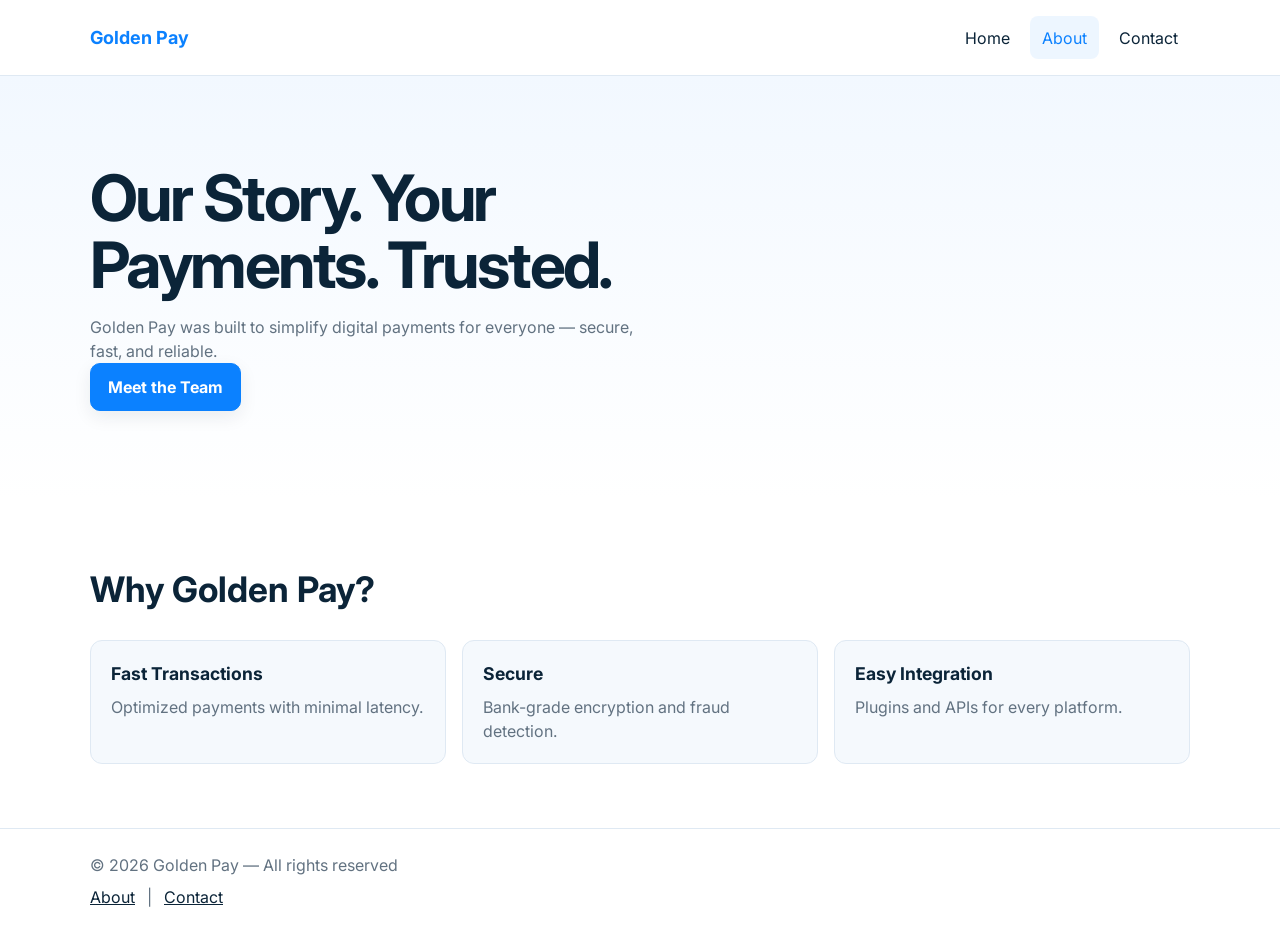
==== about.html @ 5e69a60a "refactor: clean up shared navigation and responsive landing page" ====
<!doctype html>
<html lang="en">

<head>
  <link rel="preconnect" href="https://fonts.googleapis.com">
  <link rel="preconnect" href="https://fonts.gstatic.com" crossorigin>
  <link href="https://fonts.googleapis.com/css2?family=Inter:wght@400;600;700&display=swap" rel="stylesheet">

  <meta charset="utf-8" />
  <meta name="viewport" content="width=device-width, initial-scale=1" />
  <title>Golden Pay — About</title>
  <meta name="description" content="Golden Pay — fast, secure digital payments for businesses and freelancers." />
  <link rel="stylesheet" href="css/style.css">
</head>

<body>
  <header>
    <div class="container">
      <a href="index.html" class="logo">Golden Pay</a>

      <!-- Accessible hamburger toggle -->
      <button class="nav-toggle" aria-controls="primary-navigation" aria-expanded="false" aria-label="Open main menu">
        <svg width="24" height="24" viewBox="0 0 24 24" aria-hidden="true" focusable="false">
          <path class="line line1" d="M3 6h18" stroke="currentColor" stroke-width="2" stroke-linecap="round" />
          <path class="line line2" d="M3 12h18" stroke="currentColor" stroke-width="2" stroke-linecap="round" />
          <path class="line line3" d="M3 18h18" stroke="currentColor" stroke-width="2" stroke-linecap="round" />
        </svg>
      </button>

      <nav id="primary-navigation" class="nav" aria-label="Main navigation">
        <ul class="nav-list">
          <li><a href="index.html">Home</a></li>
          <li><a href="about.html" aria-current="page">About</a></li>
          <li><a href="contact.html">Contact</a></li>
        </ul>
      </nav>
    </div>
  </header>

  <main>
    <!-- HERO -->
    <section id="hero" class="hero">
      <div class="container">
        <h1>Our Story. Your Payments. Trusted.</h1>
        <p>Golden Pay was built to simplify digital payments for everyone — secure, fast, and reliable.</p>
        <a class="btn-primary" href="contact.html">Meet the Team</a>
      </div>
    </section>

    <!-- FEATURES -->
    <section id="features" class="features">
      <div class="container">
        <h2>Why Golden Pay?</h2>
        <div class="feature-grid">
          <article class="feature">
            <h3>Fast Transactions</h3>
            <p>Optimized payments with minimal latency.</p>
          </article>
          <article class="feature">
            <h3>Secure</h3>
            <p>Bank-grade encryption and fraud detection.</p>
          </article>
          <article class="feature">
            <h3>Easy Integration</h3>
            <p>Plugins and APIs for every platform.</p>
          </article>
        </div>
      </div>
    </section>
  </main>

  <footer>
    <div class="container">
      <p>© <span id="year"></span> Golden Pay — All rights reserved</p>
      <nav class="footer-nav">
        <a href="about.html">About</a> | <a href="contact.html">Contact</a>
      </nav>
    </div>
  </footer>

  <script src="js/main.js"></script>
</body>

</html>
---- css/style.css ----
:root {
  --bg: #ffffff;
  --surface: #f5f9fd;
  --text: #0b2438;
  --muted: #627281;
  --brand: #0b81ff;
  --brand-dark: #0064cc;
  --border: #dfe9f3;
  --container-max: 1100px;
  --radius: 12px;
  --shadow: 0 6px 18px rgba(11, 36, 56, 0.08);
}

* { box-sizing: border-box; margin: 0; }

html {
  font-family: Inter, system-ui, -apple-system, BlinkMacSystemFont, "Segoe UI", sans-serif;
  color: var(--text);
  background: var(--bg);
  scroll-behavior: smooth;
}

body { min-width: 320px; line-height: 1.5; -webkit-font-smoothing: antialiased; }
img { display: block; max-width: 100%; }
a { color: inherit; }

.container { width: min(90%, var(--container-max)); margin-inline: auto; }

header { border-bottom: 1px solid var(--border); background: rgba(255, 255, 255, 0.9); }
header .container { display: flex; flex-wrap: wrap; align-items: center; justify-content: space-between; gap: 0.75rem; padding-block: 1rem; }

.logo { color: var(--brand); font-size: 1.125rem; font-weight: 700; text-decoration: none; }

.nav-toggle { display: inline-flex; align-items: center; justify-content: center; padding: 0.4rem; color: var(--text); background: transparent; border: 0; border-radius: 8px; cursor: pointer; }
.nav { display: none; width: 100%; }
.nav.is-open { display: block; }
.nav-list { display: flex; flex-direction: column; gap: 0.25rem; padding: 0; list-style: none; }
.nav-list a { display: block; padding: 0.6rem 0.75rem; border-radius: 8px; text-decoration: none; }
.nav-list a:hover, .nav-list a[aria-current="page"] { color: var(--brand); background: rgba(11, 129, 255, 0.07); }
.nav-toggle svg, .line { transition: transform 220ms ease, opacity 220ms ease; }
.nav-toggle[aria-expanded="true"] .line1 { transform: translateY(6px) rotate(45deg); }
.nav-toggle[aria-expanded="true"] .line2 { opacity: 0; }
.nav-toggle[aria-expanded="true"] .line3 { transform: translateY(-6px) rotate(-45deg); }

.hero { padding-block: 3.5rem; background: linear-gradient(180deg, #f2f8ff 0%, #ffffff 100%); }
.hero-inner { display: grid; gap: 2rem; align-items: center; }
.eyebrow { display: inline-block; margin-bottom: 0.75rem; color: var(--brand); font-size: 0.875rem; font-weight: 700; }
.hero h1 { max-width: 15ch; font-size: clamp(2.25rem, 7vw, 4rem); line-height: 1.05; letter-spacing: -0.04em; }
.hero p { max-width: 56ch; margin-top: 1rem; color: var(--muted); }
.hero-ctas { display: flex; flex-wrap: wrap; gap: 0.75rem; margin-top: 1.5rem; }

.btn-primary, .btn-secondary { display: inline-flex; align-items: center; justify-content: center; min-height: 2.8rem; padding: 0.7rem 1.05rem; border-radius: 10px; font-weight: 700; text-decoration: none; cursor: pointer; transition: background-color 180ms ease, border-color 180ms ease, transform 180ms ease; }
.btn-primary { color: #ffffff; background: var(--brand); border: 1px solid var(--brand); box-shadow: var(--shadow); }
.btn-secondary { color: var(--brand); background: #ffffff; border: 1px solid #b9d9fc; }
.btn-primary:hover { background: var(--brand-dark); border-color: var(--brand-dark); transform: translateY(-1px); }
.btn-secondary:hover { background: #eef7ff; border-color: var(--brand); }
.hero-media { width: min(100%, 38rem); justify-self: center; }

.features, .contact-section { padding-block: 4rem; }
.features h2, .contact-section h2 { font-size: clamp(1.65rem, 4vw, 2.2rem); }
.feature-grid { display: grid; gap: 1rem; margin-top: 1.5rem; }
.feature { padding: 1.25rem; background: var(--surface); border: 1px solid var(--border); border-radius: var(--radius); }
.feature h3 { font-size: 1.1rem; }
.feature p { margin-top: 0.5rem; color: var(--muted); }

form { display: grid; max-width: 38rem; gap: 0.5rem; margin-top: 1.5rem; }
label { margin-top: 0.5rem; font-size: 0.9rem; font-weight: 600; }
input, textarea { width: 100%; padding: 0.75rem; color: var(--text); font: inherit; background: #ffffff; border: 1px solid #c8d8e7; border-radius: 8px; }
textarea { resize: vertical; }
button[type="submit"] { margin-top: 0.75rem; }

footer { padding-block: 1.5rem; border-top: 1px solid var(--border); color: var(--muted); }
.footer-nav { display: flex; gap: 0.75rem; margin-top: 0.5rem; }
.footer-nav a { color: var(--text); }
:focus-visible { outline: 3px solid rgba(11, 129, 255, 0.35); outline-offset: 3px; }

@media (min-width: 700px) {
  .nav-toggle { display: none; }
  .nav { display: block; width: auto; }
  .nav-list { flex-direction: row; align-items: center; gap: 0.5rem; }
  .hero { padding-block: 5.5rem; }
  .hero-inner { grid-template-columns: minmax(0, 1fr) minmax(18rem, 0.9fr); }
  .feature-grid { grid-template-columns: repeat(3, 1fr); }
}

@media (prefers-reduced-motion: reduce) {
  *, *::before, *::after { scroll-behavior: auto !important; transition-duration: 0.01ms !important; }
}
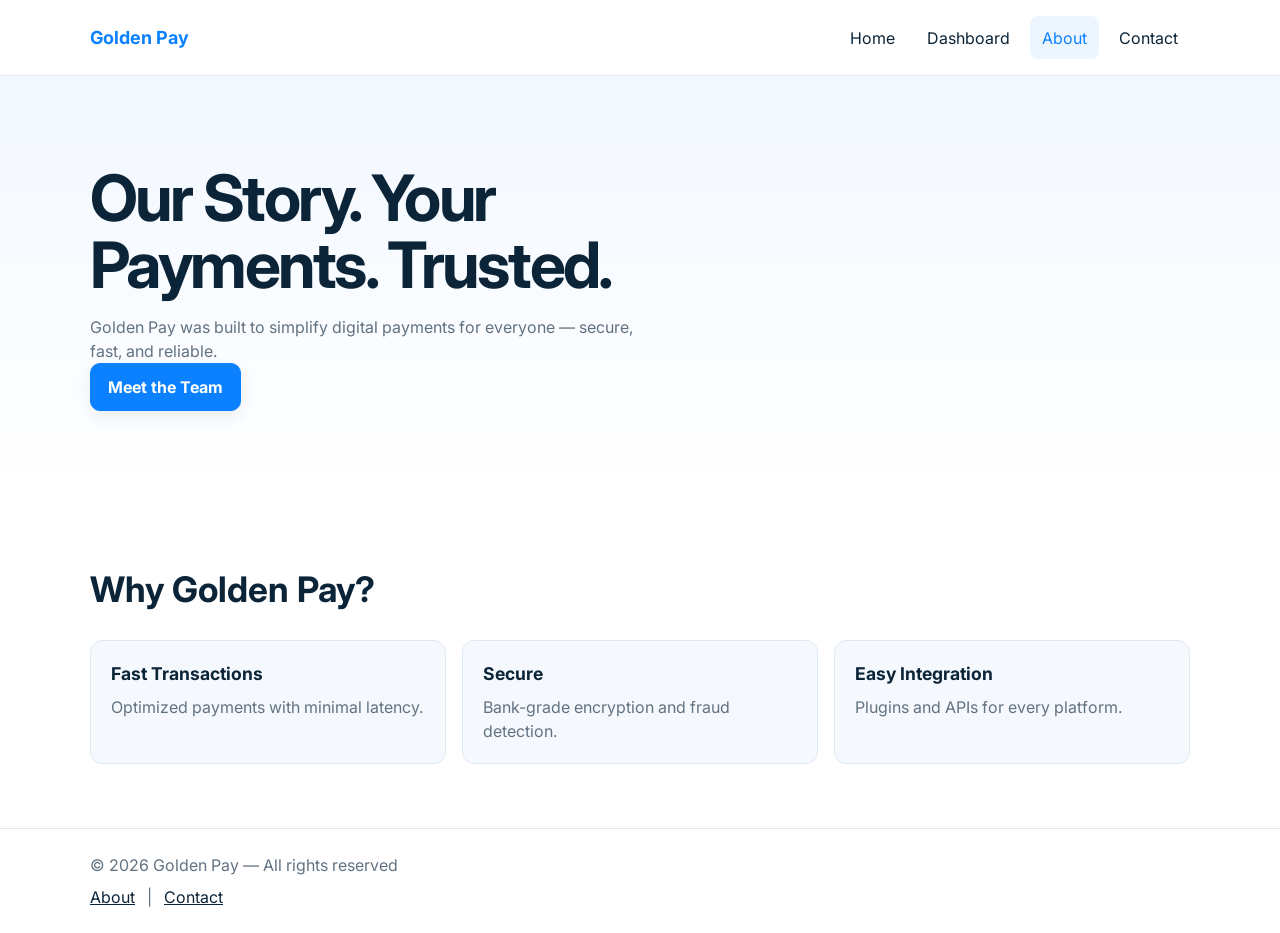
==== commit 32c7c588: "feat: add responsive Golden Pay dashboard demo" ====
--- a/about.html
+++ b/about.html
@@ -30,6 +30,7 @@
       <nav id="primary-navigation" class="nav" aria-label="Main navigation">
         <ul class="nav-list">
           <li><a href="index.html">Home</a></li>
+          <li><a href="dashboard.html">Dashboard</a></li>
           <li><a href="about.html" aria-current="page">About</a></li>
           <li><a href="contact.html">Contact</a></li>
         </ul>
--- a/css/style.css
+++ b/css/style.css
@@ -86,3 +86,58 @@
 @media (prefers-reduced-motion: reduce) {
   *, *::before, *::after { scroll-behavior: auto !important; transition-duration: 0.01ms !important; }
 }
+
+/* Dashboard */
+.dashboard-page { background: #f5f8fc; }
+.dashboard-header { background: #ffffff; }
+.dashboard-main { padding-block: 2.5rem 4rem; }
+.dashboard-greeting { display: flex; align-items: flex-start; justify-content: space-between; gap: 1rem; }
+.dashboard-greeting .eyebrow { margin-bottom: 0.35rem; }
+.dashboard-greeting h1 { font-size: clamp(1.8rem, 5vw, 2.5rem); letter-spacing: -0.035em; }
+.dashboard-greeting p:not(.eyebrow) { margin-top: 0.45rem; color: var(--muted); }
+.icon-button { display: grid; width: 2.75rem; height: 2.75rem; place-items: center; color: var(--brand); font-size: 1.5rem; background: #ffffff; border: 1px solid var(--border); border-radius: 50%; cursor: pointer; }
+
+.account-summary { display: flex; flex-direction: column; gap: 1.5rem; margin-top: 2rem; padding: 1.5rem; color: #ffffff; background: linear-gradient(135deg, #0b2438, #0b81ff); border-radius: 20px; box-shadow: 0 16px 30px rgba(11, 81, 145, 0.2); }
+.balance-copy > p { color: rgba(255, 255, 255, 0.72); font-size: 0.9rem; }
+.balance-row { display: flex; flex-wrap: wrap; align-items: center; gap: 1rem; margin-top: 0.4rem; }
+.balance-row strong { font-size: clamp(1.9rem, 6vw, 2.75rem); letter-spacing: -0.04em; }
+.text-button { padding: 0; color: var(--brand); font: inherit; font-size: 0.875rem; font-weight: 700; background: transparent; border: 0; cursor: pointer; }
+.account-summary .text-button { color: #ffffff; text-decoration: underline; text-underline-offset: 3px; }
+.account-number { display: block; margin-top: 0.75rem; color: rgba(255, 255, 255, 0.76); font-size: 0.875rem; }
+.balance-action { align-self: flex-start; color: #ffffff; background: transparent; border-color: rgba(255, 255, 255, 0.55); }
+.balance-action:hover { color: var(--text); background: #ffffff; }
+
+.quick-actions { margin-top: 2.5rem; }
+.quick-actions h2, .dashboard-card h2 { font-size: 1.2rem; }
+.action-grid { display: grid; grid-template-columns: repeat(2, 1fr); gap: 0.75rem; margin-top: 1rem; }
+.action-card { display: grid; justify-items: start; gap: 0.75rem; padding: 1rem; color: var(--text); font: inherit; font-weight: 600; text-align: left; background: #ffffff; border: 1px solid var(--border); border-radius: var(--radius); cursor: pointer; transition: transform 180ms ease, border-color 180ms ease; }
+.action-card:hover { border-color: var(--brand); transform: translateY(-2px); }
+.action-icon { display: grid; width: 2.5rem; height: 2.5rem; place-items: center; color: var(--brand); font-size: 1.25rem; background: #eaf4ff; border-radius: 10px; }
+
+.dashboard-grid { display: grid; gap: 1rem; margin-top: 2.5rem; }
+.dashboard-card { padding: 1.25rem; background: #ffffff; border: 1px solid var(--border); border-radius: 16px; }
+.card-heading { display: flex; align-items: flex-start; justify-content: space-between; gap: 1rem; }
+.card-label { margin-bottom: 0.25rem; color: var(--muted); font-size: 0.875rem; }
+.trend-positive, .amount-positive { color: #087443; }
+.trend-positive { padding: 0.25rem 0.5rem; font-size: 0.8rem; font-weight: 700; background: #e6f7ef; border-radius: 999px; }
+.chart { display: flex; align-items: end; height: 11rem; gap: 0.65rem; margin-top: 1.5rem; padding-bottom: 0.25rem; border-bottom: 1px solid var(--border); }
+.chart span { flex: 1; min-width: 0.5rem; background: linear-gradient(180deg, #57a8ff, var(--brand)); border-radius: 5px 5px 0 0; }
+.chart-labels { display: flex; justify-content: space-between; margin-top: 0.5rem; color: var(--muted); font-size: 0.72rem; }
+.transaction-list { display: grid; gap: 1rem; margin-top: 1.25rem; padding: 0; list-style: none; }
+.transaction-list li { display: grid; grid-template-columns: auto 1fr auto; align-items: center; gap: 0.75rem; }
+.transaction-icon { display: grid; width: 2.3rem; height: 2.3rem; place-items: center; border-radius: 50%; font-weight: 700; }
+.received { color: #087443; background: #e6f7ef; }
+.sent { color: #a64a00; background: #fff0e3; }
+.transaction-name { font-weight: 600; }
+.transaction-name small { display: block; margin-top: 0.15rem; color: var(--muted); font-size: 0.75rem; font-weight: 400; }
+.transaction-list strong { font-size: 0.875rem; white-space: nowrap; }
+.toast { position: fixed; right: 1rem; bottom: 1rem; max-width: min(24rem, calc(100% - 2rem)); padding: 0.8rem 1rem; color: #ffffff; background: var(--text); border-radius: 8px; box-shadow: var(--shadow); opacity: 0; pointer-events: none; transform: translateY(1rem); transition: opacity 180ms ease, transform 180ms ease; }
+.toast.is-visible { opacity: 1; transform: translateY(0); }
+
+@media (min-width: 700px) {
+  .dashboard-main { padding-top: 3.5rem; }
+  .account-summary { flex-direction: row; align-items: center; justify-content: space-between; padding: 2rem; }
+  .balance-action { align-self: center; }
+  .action-grid { grid-template-columns: repeat(4, 1fr); }
+  .dashboard-grid { grid-template-columns: minmax(0, 0.9fr) minmax(0, 1.1fr); }
+}
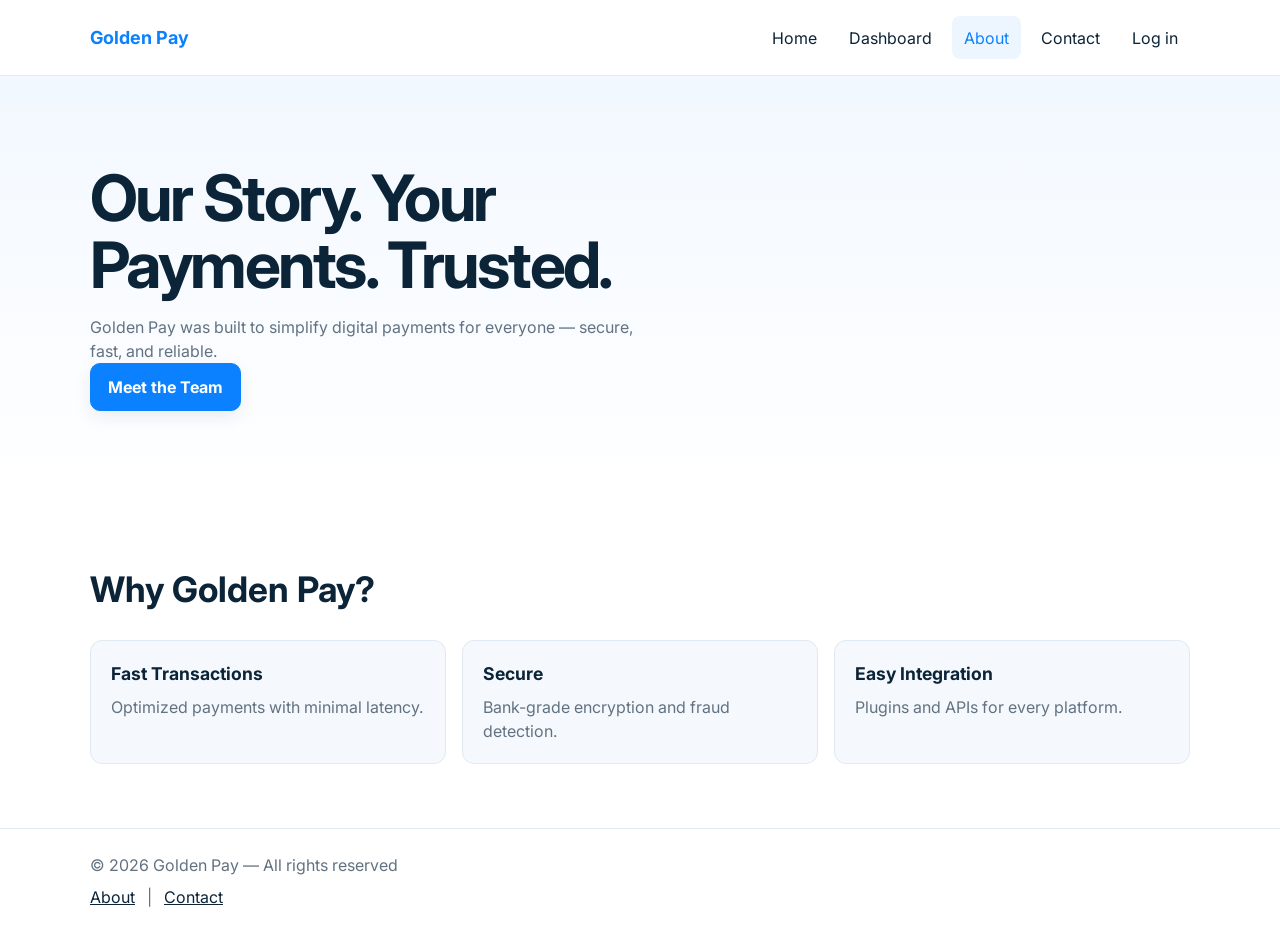
==== commit 0261ad3a: "feat: add responsive authentication screens" ====
--- a/about.html
+++ b/about.html
@@ -33,6 +33,7 @@
           <li><a href="dashboard.html">Dashboard</a></li>
           <li><a href="about.html" aria-current="page">About</a></li>
           <li><a href="contact.html">Contact</a></li>
+          <li><a href="login.html">Log in</a></li>
         </ul>
       </nav>
     </div>
--- a/css/style.css
+++ b/css/style.css
@@ -110,7 +110,7 @@
 .quick-actions { margin-top: 2.5rem; }
 .quick-actions h2, .dashboard-card h2 { font-size: 1.2rem; }
 .action-grid { display: grid; grid-template-columns: repeat(2, 1fr); gap: 0.75rem; margin-top: 1rem; }
-.action-card { display: grid; justify-items: start; gap: 0.75rem; padding: 1rem; color: var(--text); font: inherit; font-weight: 600; text-align: left; background: #ffffff; border: 1px solid var(--border); border-radius: var(--radius); cursor: pointer; transition: transform 180ms ease, border-color 180ms ease; }
+.action-card { display: grid; justify-items: start; gap: 0.75rem; padding: 1rem; color: var(--text); font: inherit; font-weight: 600; text-align: left; text-decoration: none; background: #ffffff; border: 1px solid var(--border); border-radius: var(--radius); cursor: pointer; transition: transform 180ms ease, border-color 180ms ease; }
 .action-card:hover { border-color: var(--brand); transform: translateY(-2px); }
 .action-icon { display: grid; width: 2.5rem; height: 2.5rem; place-items: center; color: var(--brand); font-size: 1.25rem; background: #eaf4ff; border-radius: 10px; }
 
@@ -141,3 +141,103 @@
   .action-grid { grid-template-columns: repeat(4, 1fr); }
   .dashboard-grid { grid-template-columns: minmax(0, 0.9fr) minmax(0, 1.1fr); }
 }
+
+/* Transfer flow */
+.transfer-main { padding: 2.5rem 0 4rem; }
+.transfer-shell { width: min(90%, 42rem); margin-inline: auto; }
+.back-link { display: inline-block; color: var(--brand); font-size: 0.9rem; font-weight: 700; text-decoration: none; }
+.transfer-heading { margin: 1.5rem 0 2rem; }
+.transfer-heading .eyebrow { margin-bottom: 0.35rem; }
+.transfer-heading h1 { font-size: clamp(2rem, 6vw, 2.75rem); letter-spacing: -0.04em; }
+.transfer-heading > p:not(.eyebrow) { margin-top: 0.65rem; color: var(--muted); }
+.transfer-form, .transfer-review { max-width: none; padding: 1.25rem; background: #ffffff; border: 1px solid var(--border); border-radius: 16px; box-shadow: var(--shadow); }
+.transfer-form { gap: 1rem; }
+.transfer-form fieldset { display: grid; gap: 0.5rem; padding: 0; border: 0; }
+.transfer-form fieldset + fieldset { padding-top: 1.25rem; border-top: 1px solid var(--border); }
+.transfer-form legend { margin-bottom: 0.5rem; font-size: 1.1rem; font-weight: 700; }
+.transfer-form label span { color: var(--muted); font-weight: 400; }
+.transfer-form select { width: 100%; padding: 0.75rem; color: var(--text); font: inherit; background: #ffffff; border: 1px solid #c8d8e7; border-radius: 8px; }
+.field-hint { color: var(--muted); font-size: 0.78rem; }
+.amount-input { display: flex; align-items: center; overflow: hidden; border: 1px solid #c8d8e7; border-radius: 8px; }
+.amount-input:focus-within { outline: 3px solid rgba(11, 129, 255, 0.35); outline-offset: 3px; }
+.amount-input span { padding-left: 0.75rem; font-weight: 700; }
+.amount-input input { border: 0; outline: 0; }
+.transfer-notice { padding: 0.75rem; color: #6b4f00; font-size: 0.85rem; background: #fff8dc; border-radius: 8px; }
+.transfer-submit { width: 100%; }
+.transfer-review { margin-top: 1rem; }
+.transfer-form[hidden], .transfer-review[hidden] { display: none; }
+.transfer-review h2 { margin-top: 0.25rem; font-size: 1.3rem; }
+.review-list { margin-top: 1.25rem; }
+.review-list div { display: flex; justify-content: space-between; gap: 1rem; padding: 0.85rem 0; border-bottom: 1px solid var(--border); }
+.review-list dt { color: var(--muted); }
+.review-list dd { margin: 0; font-weight: 700; text-align: right; }
+.review-actions { display: flex; flex-wrap: wrap; gap: 0.75rem; margin-top: 1.25rem; }
+
+@media (min-width: 700px) {
+  .transfer-main { padding-top: 3.5rem; }
+  .transfer-form, .transfer-review { padding: 1.75rem; }
+}
+
+/* Transaction history */
+.transactions-main { padding: 2.5rem 0 4rem; }
+.transactions-shell { width: min(90%, 52rem); margin-inline: auto; }
+.transactions-heading { display: flex; flex-wrap: wrap; align-items: end; justify-content: space-between; gap: 1rem; margin: 1.5rem 0 2rem; }
+.transactions-heading .eyebrow { margin-bottom: 0.35rem; }
+.transactions-heading h1 { font-size: clamp(2rem, 6vw, 2.75rem); letter-spacing: -0.04em; }
+.download-button { padding: 0.65rem 0.85rem; color: var(--brand); font: inherit; font-size: 0.875rem; font-weight: 700; background: #ffffff; border: 1px solid #b9d9fc; border-radius: 8px; cursor: pointer; }
+.history-summary { display: grid; grid-template-columns: repeat(3, 1fr); gap: 0.5rem; }
+.history-summary div { padding: 1rem; background: #ffffff; border: 1px solid var(--border); border-radius: 12px; }
+.history-summary span { display: block; color: var(--muted); font-size: 0.75rem; }
+.history-summary strong { display: block; margin-top: 0.3rem; font-size: clamp(0.85rem, 3vw, 1.15rem); white-space: nowrap; }
+.history-card { margin-top: 1rem; padding: 1.25rem; background: #ffffff; border: 1px solid var(--border); border-radius: 16px; box-shadow: var(--shadow); }
+.history-card-heading { display: flex; align-items: baseline; justify-content: space-between; gap: 1rem; }
+.history-card-heading h2 { font-size: 1.2rem; }
+.history-card-heading span { color: var(--muted); font-size: 0.8rem; }
+.transaction-filters { display: flex; flex-wrap: wrap; gap: 0.5rem; margin: 1.25rem 0 0.5rem; }
+.filter-button { padding: 0.45rem 0.75rem; color: var(--muted); font: inherit; font-size: 0.85rem; font-weight: 700; background: #ffffff; border: 1px solid var(--border); border-radius: 999px; cursor: pointer; }
+.filter-button.is-active { color: #ffffff; background: var(--brand); border-color: var(--brand); }
+.history-list { display: grid; margin: 0; padding: 0; list-style: none; }
+.history-list li { display: grid; grid-template-columns: auto 1fr auto; align-items: center; gap: 0.75rem; padding: 1rem 0; border-bottom: 1px solid var(--border); }
+.history-list li[hidden] { display: none; }
+.empty-history { padding: 2rem 0 1rem; color: var(--muted); text-align: center; }
+
+@media (min-width: 700px) {
+  .transactions-main { padding-top: 3.5rem; }
+  .history-card { padding: 1.75rem; }
+}
+
+/* Authentication */
+.auth-page { min-height: 100vh; background: #f5f8fc; }
+.auth-layout { display: grid; min-height: 100vh; }
+.auth-intro { display: none; }
+.auth-panel { display: grid; place-items: center; padding: 1.5rem; }
+.auth-card { width: min(100%, 28rem); }
+.mobile-back-link { margin-bottom: 2rem; }
+.auth-card h2 { font-size: clamp(1.8rem, 6vw, 2.4rem); letter-spacing: -0.04em; }
+.auth-subtitle { margin-top: 0.5rem; color: var(--muted); }
+.auth-form { max-width: none; margin-top: 1.75rem; }
+.auth-form input { margin-top: 0; }
+.label-row { display: flex; align-items: baseline; justify-content: space-between; gap: 1rem; margin-top: 0.5rem; }
+.label-row label { margin-top: 0; }
+.password-field { display: flex; align-items: center; overflow: hidden; border: 1px solid #c8d8e7; border-radius: 8px; }
+.password-field:focus-within { outline: 3px solid rgba(11, 129, 255, 0.35); outline-offset: 3px; }
+.password-field input { border: 0; outline: 0; }
+.password-toggle { padding: 0.5rem 0.75rem; color: var(--brand); font: inherit; font-size: 0.8rem; font-weight: 700; background: transparent; border: 0; cursor: pointer; }
+.terms-label { display: flex; align-items: flex-start; gap: 0.65rem; color: var(--muted); font-size: 0.85rem; font-weight: 400; }
+.terms-label input { width: auto; margin-top: 0.2rem; }
+.auth-submit { width: 100%; margin-top: 0.75rem; }
+.auth-switch { margin-top: 1.5rem; color: var(--muted); font-size: 0.9rem; text-align: center; }
+.auth-switch a { color: var(--brand); font-weight: 700; }
+.auth-demo-note { margin-top: 1.5rem; color: var(--muted); font-size: 0.75rem; text-align: center; }
+
+@media (min-width: 800px) {
+  .auth-layout { grid-template-columns: minmax(18rem, 0.9fr) minmax(28rem, 1.1fr); }
+  .auth-intro { display: flex; flex-direction: column; justify-content: space-between; padding: 3rem clamp(2rem, 6vw, 6rem); color: #ffffff; background: linear-gradient(145deg, #0b2438, #0b81ff); }
+  .auth-intro .logo { color: #ffffff; }
+  .auth-intro h1 { max-width: 12ch; margin-top: 0.5rem; font-size: clamp(2.4rem, 4vw, 4rem); line-height: 1.05; letter-spacing: -0.05em; }
+  .auth-intro div > p:not(.eyebrow) { max-width: 43ch; margin-top: 1.25rem; color: rgba(255, 255, 255, 0.78); }
+  .auth-intro .eyebrow { color: var(--accent); }
+  .auth-footer-copy { color: rgba(255, 255, 255, 0.66); font-size: 0.85rem; }
+  .auth-panel { padding: 3rem; background: #ffffff; }
+  .mobile-back-link { display: none; }
+}
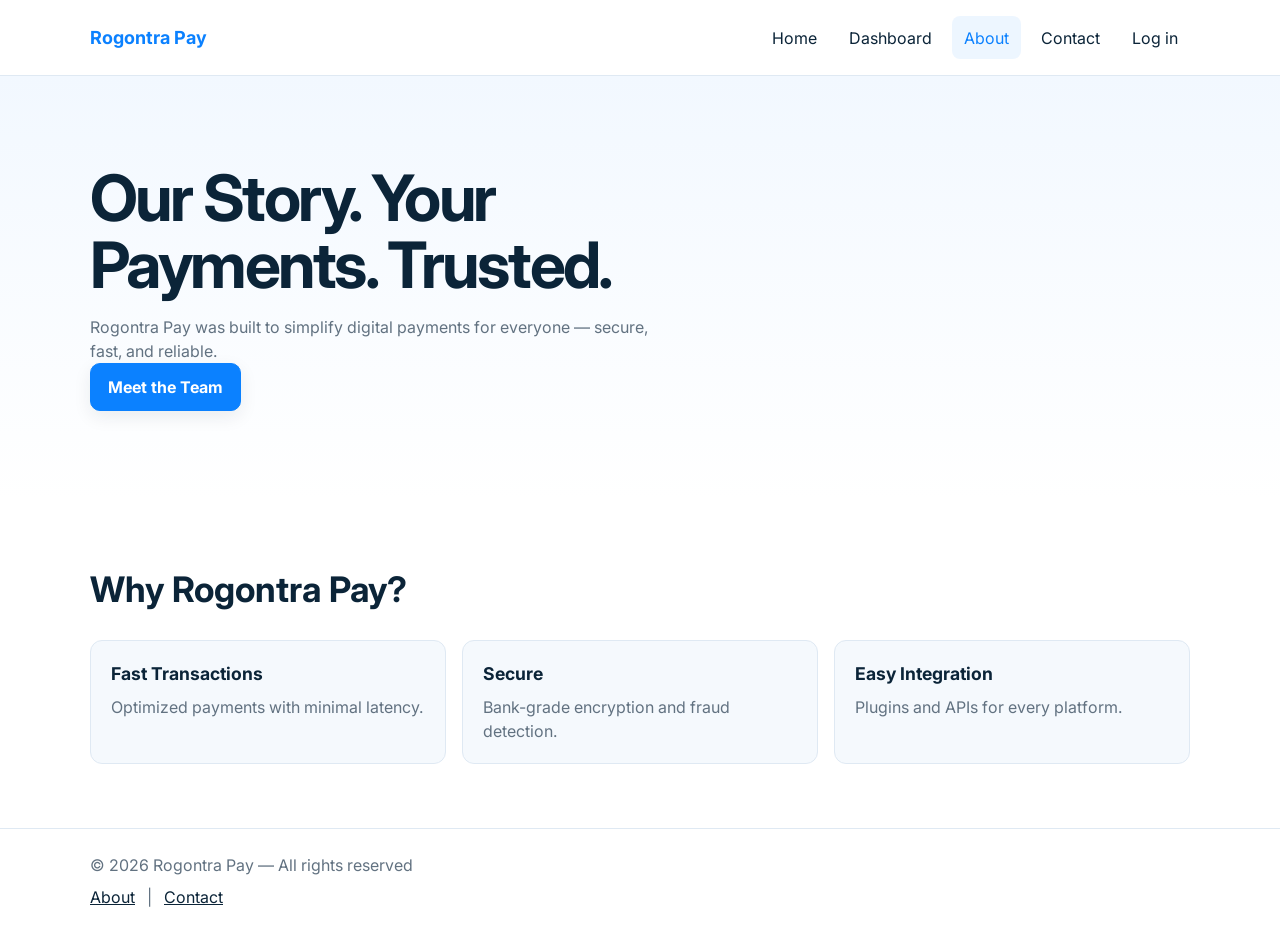
==== commit 8fbc2263: "chore: rename product to Rogontra Pay" ====
--- a/about.html
+++ b/about.html
@@ -8,15 +8,15 @@
 
   <meta charset="utf-8" />
   <meta name="viewport" content="width=device-width, initial-scale=1" />
-  <title>Golden Pay — About</title>
-  <meta name="description" content="Golden Pay — fast, secure digital payments for businesses and freelancers." />
+  <title>Rogontra Pay — About</title>
+  <meta name="description" content="Rogontra Pay — fast, secure digital payments for businesses and freelancers." />
   <link rel="stylesheet" href="css/style.css">
 </head>
 
 <body>
   <header>
     <div class="container">
-      <a href="index.html" class="logo">Golden Pay</a>
+      <a href="index.html" class="logo">Rogontra Pay</a>
 
       <!-- Accessible hamburger toggle -->
       <button class="nav-toggle" aria-controls="primary-navigation" aria-expanded="false" aria-label="Open main menu">
@@ -44,7 +44,7 @@
     <section id="hero" class="hero">
       <div class="container">
         <h1>Our Story. Your Payments. Trusted.</h1>
-        <p>Golden Pay was built to simplify digital payments for everyone — secure, fast, and reliable.</p>
+        <p>Rogontra Pay was built to simplify digital payments for everyone — secure, fast, and reliable.</p>
         <a class="btn-primary" href="contact.html">Meet the Team</a>
       </div>
     </section>
@@ -52,7 +52,7 @@
     <!-- FEATURES -->
     <section id="features" class="features">
       <div class="container">
-        <h2>Why Golden Pay?</h2>
+        <h2>Why Rogontra Pay?</h2>
         <div class="feature-grid">
           <article class="feature">
             <h3>Fast Transactions</h3>
@@ -73,7 +73,7 @@
 
   <footer>
     <div class="container">
-      <p>© <span id="year"></span> Golden Pay — All rights reserved</p>
+      <p>© <span id="year"></span> Rogontra Pay — All rights reserved</p>
       <nav class="footer-nav">
         <a href="about.html">About</a> | <a href="contact.html">Contact</a>
       </nav>
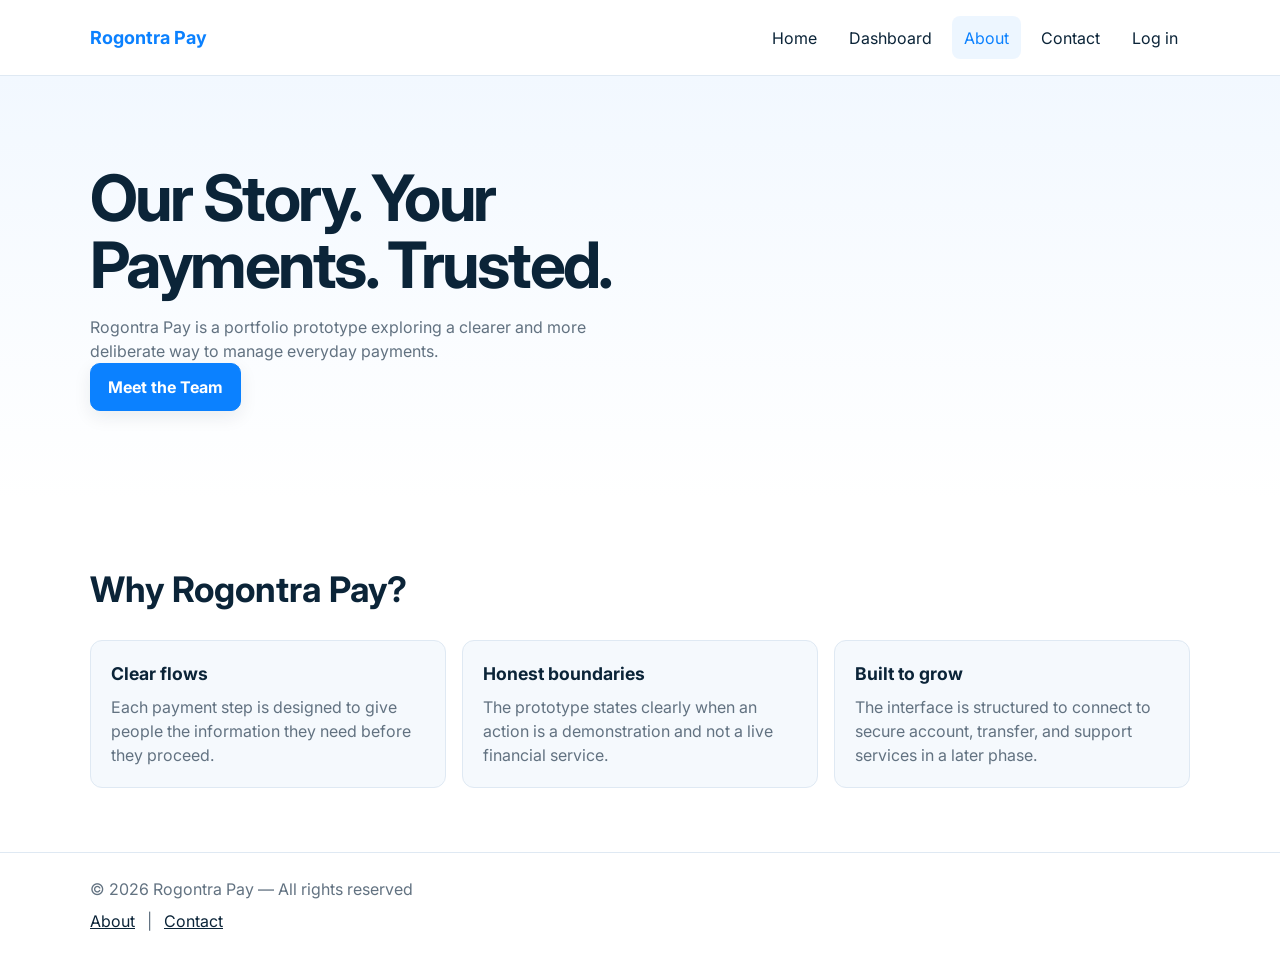
==== commit af666e0a: "feat: add landing page and trust center" ====
--- a/about.html
+++ b/about.html
@@ -9,7 +9,7 @@
   <meta charset="utf-8" />
   <meta name="viewport" content="width=device-width, initial-scale=1" />
   <title>Rogontra Pay — About</title>
-  <meta name="description" content="Rogontra Pay — fast, secure digital payments for businesses and freelancers." />
+  <meta name="description" content="Learn about the Rogontra Pay payment-platform portfolio prototype." />
   <link rel="stylesheet" href="css/style.css">
 </head>
 
@@ -44,7 +44,7 @@
     <section id="hero" class="hero">
       <div class="container">
         <h1>Our Story. Your Payments. Trusted.</h1>
-        <p>Rogontra Pay was built to simplify digital payments for everyone — secure, fast, and reliable.</p>
+        <p>Rogontra Pay is a portfolio prototype exploring a clearer and more deliberate way to manage everyday payments.</p>
         <a class="btn-primary" href="contact.html">Meet the Team</a>
       </div>
     </section>
@@ -55,16 +55,16 @@
         <h2>Why Rogontra Pay?</h2>
         <div class="feature-grid">
           <article class="feature">
-            <h3>Fast Transactions</h3>
-            <p>Optimized payments with minimal latency.</p>
+            <h3>Clear flows</h3>
+            <p>Each payment step is designed to give people the information they need before they proceed.</p>
           </article>
           <article class="feature">
-            <h3>Secure</h3>
-            <p>Bank-grade encryption and fraud detection.</p>
+            <h3>Honest boundaries</h3>
+            <p>The prototype states clearly when an action is a demonstration and not a live financial service.</p>
           </article>
           <article class="feature">
-            <h3>Easy Integration</h3>
-            <p>Plugins and APIs for every platform.</p>
+            <h3>Built to grow</h3>
+            <p>The interface is structured to connect to secure account, transfer, and support services in a later phase.</p>
           </article>
         </div>
       </div>
--- a/css/style.css
+++ b/css/style.css
@@ -30,6 +30,8 @@
 header .container { display: flex; flex-wrap: wrap; align-items: center; justify-content: space-between; gap: 0.75rem; padding-block: 1rem; }
 
 .logo { color: var(--brand); font-size: 1.125rem; font-weight: 700; text-decoration: none; }
+.logo-mark { display: inline-grid; width: 1.45rem; height: 1.45rem; margin-right: 0.35rem; place-items: center; color: #ffffff; font-size: 0.75rem; background: var(--brand); border-radius: 0.45rem; vertical-align: -0.1rem; }
+.header-link { color: var(--brand); font-size: 0.9rem; font-weight: 700; text-decoration: none; }
 
 .nav-toggle { display: inline-flex; align-items: center; justify-content: center; padding: 0.4rem; color: var(--text); background: transparent; border: 0; border-radius: 8px; cursor: pointer; }
 .nav { display: none; width: 100%; }
@@ -68,6 +70,7 @@
 input, textarea { width: 100%; padding: 0.75rem; color: var(--text); font: inherit; background: #ffffff; border: 1px solid #c8d8e7; border-radius: 8px; }
 textarea { resize: vertical; }
 button[type="submit"] { margin-top: 0.75rem; }
+.form-status { min-height: 1.5rem; color: #087443; font-size: 0.9rem; }
 
 footer { padding-block: 1.5rem; border-top: 1px solid var(--border); color: var(--muted); }
 .footer-nav { display: flex; gap: 0.75rem; margin-top: 0.5rem; }
@@ -85,6 +88,81 @@
 
 @media (prefers-reduced-motion: reduce) {
   *, *::before, *::after { scroll-behavior: auto !important; transition-duration: 0.01ms !important; }
+}
+
+/* Public landing pages and trust center */
+.hero-home { overflow: hidden; background: linear-gradient(140deg, #f2f8ff 0%, #ffffff 72%); }
+.prototype-label { margin-top: 1rem; color: var(--muted); font-size: 0.78rem; }
+.proof-strip { padding-block: 1rem; color: #ffffff; background: var(--text); }
+.proof-strip .container { display: flex; flex-wrap: wrap; gap: 0.5rem 2rem; justify-content: space-between; }
+.proof-strip p { font-size: 0.82rem; font-weight: 600; }
+.product-section, .faq-section, .trust-grid-section, .help-section { padding-block: 5rem; }
+.section-intro { max-width: 42rem; }
+.section-intro h2, .showcase-grid h2, .trust-preview h2, .cta-section h2 { margin-top: 0.35rem; font-size: clamp(2rem, 5vw, 3.1rem); line-height: 1.08; letter-spacing: -0.045em; }
+.section-intro > p, .showcase-grid > div > p, .trust-preview p { margin-top: 1rem; color: var(--muted); }
+.feature-grid-rich { margin-top: 2.25rem; }
+.feature-number { display: inline-block; margin-bottom: 1.5rem; color: var(--brand); font-size: 0.8rem; font-weight: 700; }
+.showcase-section { padding-block: 5rem; background: #f4f8fc; }
+.showcase-grid, .trust-preview-grid { display: grid; gap: 2rem; align-items: center; }
+.text-link { display: inline-flex; gap: 0.4rem; margin-top: 1.5rem; color: var(--brand); font-weight: 700; text-decoration: none; }
+.showcase-card { padding: 1.25rem; background: #ffffff; border: 1px solid var(--border); border-radius: 18px; box-shadow: var(--shadow); }
+.mini-transaction { display: grid; grid-template-columns: auto 1fr auto; gap: 0.7rem; align-items: center; padding-block: 1rem; font-size: 0.9rem; border-bottom: 1px solid var(--border); }
+.mini-transaction small { display: block; color: var(--muted); font-size: 0.75rem; }
+.mini-transaction strong { font-size: 0.8rem; white-space: nowrap; }
+.trust-preview { padding-block: 5rem; color: #ffffff; background: linear-gradient(135deg, #0b2438, #0759ae); }
+.trust-preview .eyebrow { color: var(--accent); }
+.trust-preview p { color: rgba(255, 255, 255, 0.78); }
+.trust-preview .btn-secondary { margin-top: 1.5rem; color: #ffffff; background: transparent; border-color: rgba(255, 255, 255, 0.5); }
+.trust-check-list { display: grid; gap: 1rem; padding: 1.5rem; margin: 0; list-style: none; background: rgba(255, 255, 255, 0.1); border: 1px solid rgba(255, 255, 255, 0.15); border-radius: 16px; }
+.trust-check-list li { display: flex; gap: 0.75rem; align-items: center; }
+.trust-check-list span { display: grid; flex: 0 0 auto; width: 1.5rem; height: 1.5rem; place-items: center; color: var(--text); font-size: 0.8rem; font-weight: 700; background: var(--accent); border-radius: 50%; }
+.faq-list { display: grid; gap: 0.75rem; margin-block: 2rem; }
+.faq-list details { padding: 1rem 1.15rem; background: #ffffff; border: 1px solid var(--border); border-radius: 10px; }
+.faq-list summary { font-weight: 700; cursor: pointer; }
+.faq-list details p { margin-top: 0.75rem; color: var(--muted); }
+.cta-section { padding-block: 5rem; text-align: center; background: #eaf4ff; }
+.cta-section h2 { max-width: 23ch; margin: 0.35rem auto 1.5rem; }
+.site-footer { padding-top: 3rem; color: var(--muted); background: #ffffff; border-top: 1px solid var(--border); }
+.footer-grid { display: grid; gap: 2rem; padding-bottom: 2.5rem; }
+.footer-grid > div:not(:first-child) { display: grid; align-content: start; gap: 0.55rem; }
+.footer-grid a:not(.logo) { color: var(--text); font-size: 0.9rem; text-decoration: none; }
+.footer-description { max-width: 30ch; margin-top: 0.85rem; font-size: 0.9rem; }
+.footer-heading { color: var(--text); font-size: 0.85rem; font-weight: 700; }
+.footer-bottom { display: flex; flex-wrap: wrap; gap: 0.5rem 1rem; justify-content: space-between; padding-block: 1.25rem; border-top: 1px solid var(--border); font-size: 0.8rem; }
+.footer-bottom a { color: var(--text); }
+.page-hero { padding-block: 5rem 3.5rem; background: linear-gradient(140deg, #f2f8ff, #ffffff); }
+.narrow-content { width: min(90%, 46rem); margin-inline: auto; }
+.page-hero h1, .legal-page h1 { margin-top: 0.35rem; font-size: clamp(2.35rem, 7vw, 4.25rem); line-height: 1.04; letter-spacing: -0.055em; }
+.page-hero p { max-width: 57ch; margin-top: 1rem; color: var(--muted); }
+.trust-card-grid { display: grid; gap: 1rem; }
+.trust-card { padding: 1.5rem; background: #ffffff; border: 1px solid var(--border); border-radius: 16px; }
+.trust-card h2 { margin-top: 1.25rem; font-size: 1.2rem; }
+.trust-card p { margin-top: 0.65rem; color: var(--muted); }
+.trust-icon { display: grid; width: 2.5rem; height: 2.5rem; place-items: center; color: var(--brand); font-size: 1.4rem; background: #eaf4ff; border-radius: 10px; }
+.policy-links { padding-bottom: 5rem; }
+.policy-links h2 { margin: 0.35rem 0 1.25rem; font-size: clamp(1.8rem, 5vw, 2.6rem); letter-spacing: -0.04em; }
+.policy-links a { display: flex; align-items: center; justify-content: space-between; gap: 1rem; padding-block: 1rem; color: var(--text); text-decoration: none; border-bottom: 1px solid var(--border); }
+.policy-links small { display: block; margin-top: 0.25rem; color: var(--muted); }
+.policy-links b { color: var(--brand); }
+.help-contact { padding: 1.5rem; margin-top: 2rem; background: #eaf4ff; border-radius: 16px; }
+.help-contact p { margin-top: 0.5rem; color: var(--muted); }
+.help-contact .btn-primary { margin-top: 1.25rem; }
+.legal-page { padding-block: 4rem 5rem; }
+.legal-updated { margin-top: 0.75rem; color: var(--muted); font-size: 0.85rem; }
+.legal-notice { padding: 1rem; margin: 2rem 0; color: #5f4900; background: #fff8dc; border-radius: 10px; }
+.legal-page h2 { margin-top: 2rem; font-size: 1.35rem; }
+.legal-page h2 + p { margin-top: 0.65rem; color: var(--muted); }
+.legal-page a { color: var(--brand); }
+.not-found-page { display: grid; min-height: 100vh; place-items: center; background: #f2f8ff; }
+.not-found-content { width: min(90%, 35rem); text-align: center; }
+.not-found-content .logo { display: inline-block; margin-bottom: 4rem; }
+.not-found-content h1 { margin-top: 0.4rem; font-size: clamp(2.5rem, 9vw, 5rem); line-height: 1; letter-spacing: -0.06em; }
+.not-found-content p:not(.eyebrow) { margin-top: 1rem; color: var(--muted); }
+.not-found-content .btn-primary { margin-top: 1.5rem; }
+
+@media (min-width: 700px) {
+  .showcase-grid, .trust-preview-grid { grid-template-columns: 1fr 1fr; gap: 4rem; }
+  .trust-card-grid, .footer-grid { grid-template-columns: repeat(3, 1fr); }
 }
 
 /* Dashboard */
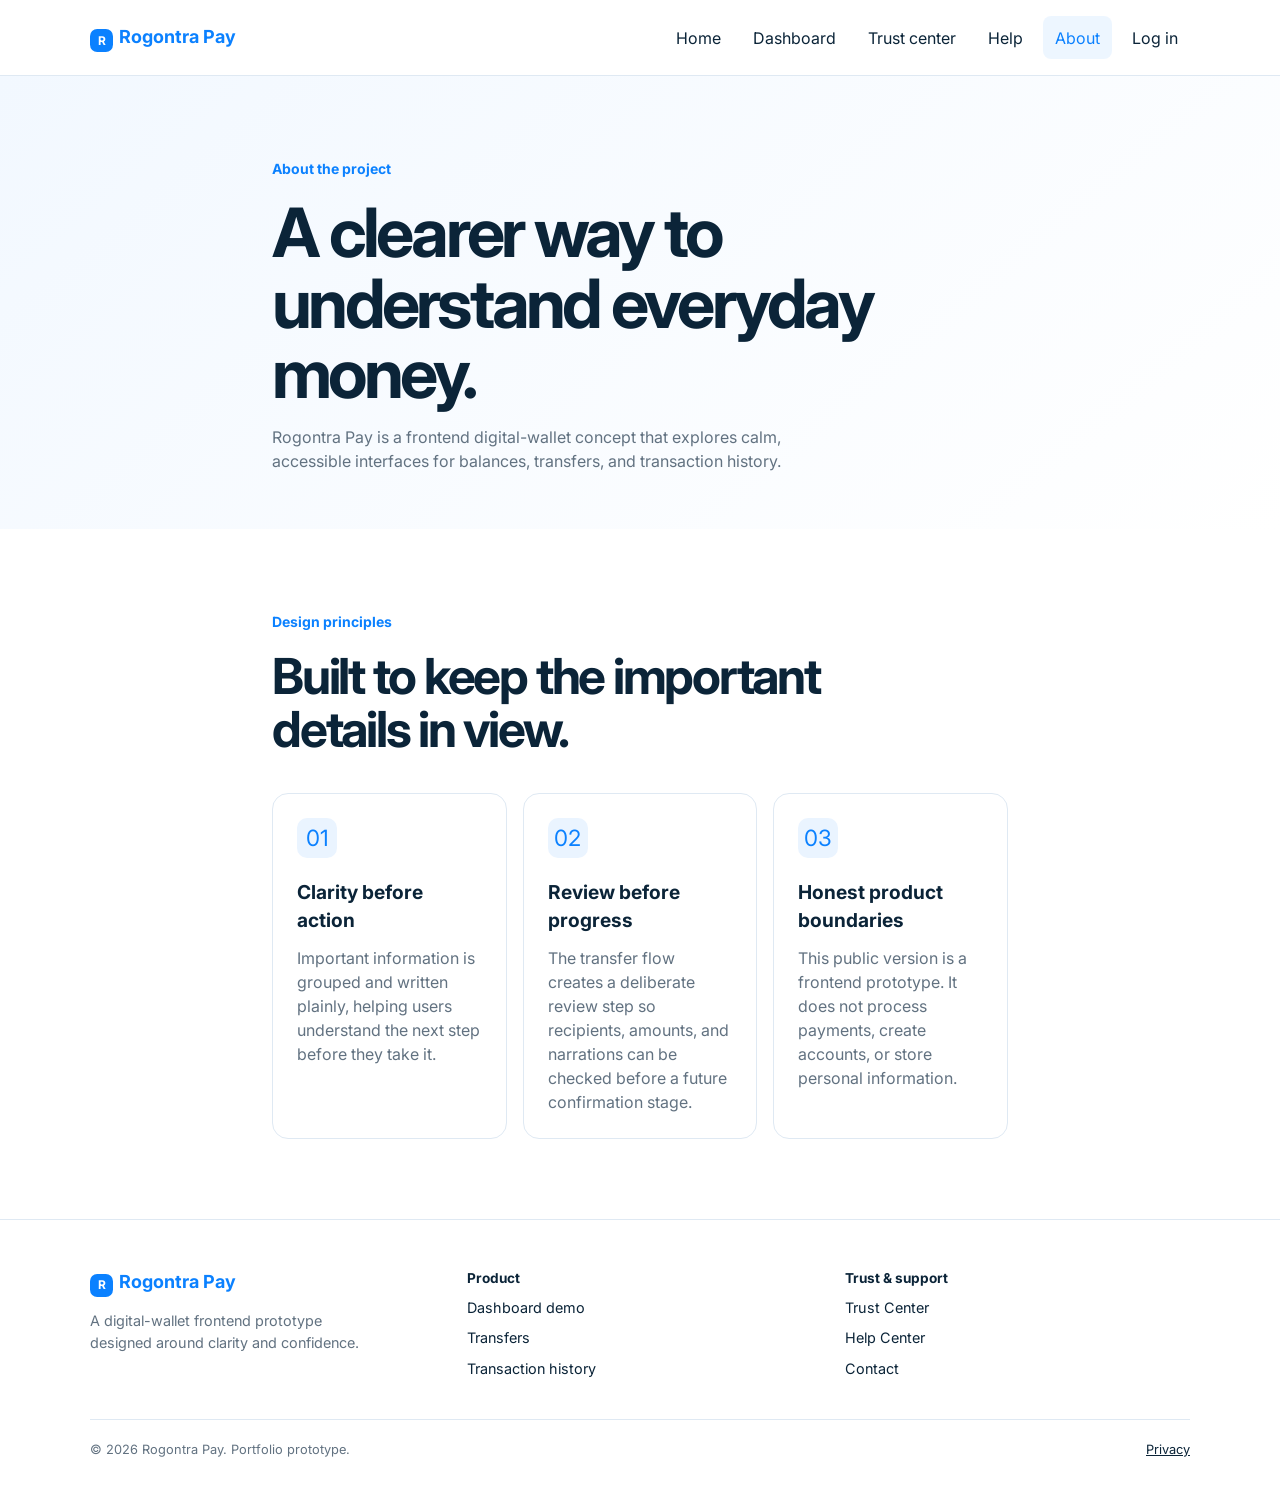
==== commit 4ad78037: "feat: polish responsive portfolio presentation" ====
--- a/about.html
+++ b/about.html
@@ -1,86 +1,22 @@
 <!doctype html>
 <html lang="en">
-
 <head>
   <link rel="preconnect" href="https://fonts.googleapis.com">
   <link rel="preconnect" href="https://fonts.gstatic.com" crossorigin>
-  <link href="https://fonts.googleapis.com/css2?family=Inter:wght@400;600;700&display=swap" rel="stylesheet">
-
-  <meta charset="utf-8" />
-  <meta name="viewport" content="width=device-width, initial-scale=1" />
-  <title>Rogontra Pay — About</title>
-  <meta name="description" content="Learn about the Rogontra Pay payment-platform portfolio prototype." />
+  <link href="https://fonts.googleapis.com/css2?family=Inter:wght@400;500;600;700&display=swap" rel="stylesheet">
+  <meta charset="utf-8">
+  <meta name="viewport" content="width=device-width, initial-scale=1">
+  <meta name="description" content="Learn about the design thinking behind the Rogontra Pay digital wallet frontend prototype.">
+  <title>About Rogontra Pay</title>
   <link rel="stylesheet" href="css/style.css">
 </head>
-
 <body>
-  <header>
-    <div class="container">
-      <a href="index.html" class="logo">Rogontra Pay</a>
-
-      <!-- Accessible hamburger toggle -->
-      <button class="nav-toggle" aria-controls="primary-navigation" aria-expanded="false" aria-label="Open main menu">
-        <svg width="24" height="24" viewBox="0 0 24 24" aria-hidden="true" focusable="false">
-          <path class="line line1" d="M3 6h18" stroke="currentColor" stroke-width="2" stroke-linecap="round" />
-          <path class="line line2" d="M3 12h18" stroke="currentColor" stroke-width="2" stroke-linecap="round" />
-          <path class="line line3" d="M3 18h18" stroke="currentColor" stroke-width="2" stroke-linecap="round" />
-        </svg>
-      </button>
-
-      <nav id="primary-navigation" class="nav" aria-label="Main navigation">
-        <ul class="nav-list">
-          <li><a href="index.html">Home</a></li>
-          <li><a href="dashboard.html">Dashboard</a></li>
-          <li><a href="about.html" aria-current="page">About</a></li>
-          <li><a href="contact.html">Contact</a></li>
-          <li><a href="login.html">Log in</a></li>
-        </ul>
-      </nav>
-    </div>
-  </header>
-
+  <header><div class="container"><a href="index.html" class="logo"><span class="logo-mark" aria-hidden="true">R</span>Rogontra Pay</a><button class="nav-toggle" aria-controls="primary-navigation" aria-expanded="false" aria-label="Open main menu"><svg width="24" height="24" viewBox="0 0 24 24" aria-hidden="true" focusable="false"><path class="line line1" d="M3 6h18" stroke="currentColor" stroke-width="2" stroke-linecap="round"/><path class="line line2" d="M3 12h18" stroke="currentColor" stroke-width="2" stroke-linecap="round"/><path class="line line3" d="M3 18h18" stroke="currentColor" stroke-width="2" stroke-linecap="round"/></svg></button><nav id="primary-navigation" class="nav" aria-label="Main navigation"><ul class="nav-list"><li><a href="index.html">Home</a></li><li><a href="dashboard.html">Dashboard</a></li><li><a href="trust.html">Trust center</a></li><li><a href="help.html">Help</a></li><li><a href="about.html" aria-current="page">About</a></li><li><a href="login.html">Log in</a></li></ul></nav></div></header>
   <main>
-    <!-- HERO -->
-    <section id="hero" class="hero">
-      <div class="container">
-        <h1>Our Story. Your Payments. Trusted.</h1>
-        <p>Rogontra Pay is a portfolio prototype exploring a clearer and more deliberate way to manage everyday payments.</p>
-        <a class="btn-primary" href="contact.html">Meet the Team</a>
-      </div>
-    </section>
-
-    <!-- FEATURES -->
-    <section id="features" class="features">
-      <div class="container">
-        <h2>Why Rogontra Pay?</h2>
-        <div class="feature-grid">
-          <article class="feature">
-            <h3>Clear flows</h3>
-            <p>Each payment step is designed to give people the information they need before they proceed.</p>
-          </article>
-          <article class="feature">
-            <h3>Honest boundaries</h3>
-            <p>The prototype states clearly when an action is a demonstration and not a live financial service.</p>
-          </article>
-          <article class="feature">
-            <h3>Built to grow</h3>
-            <p>The interface is structured to connect to secure account, transfer, and support services in a later phase.</p>
-          </article>
-        </div>
-      </div>
-    </section>
+    <section class="page-hero"><div class="narrow-content"><span class="eyebrow">About the project</span><h1>A clearer way to understand everyday money.</h1><p>Rogontra Pay is a frontend digital-wallet concept that explores calm, accessible interfaces for balances, transfers, and transaction history.</p></div></section>
+    <section class="product-section"><div class="narrow-content"><div class="section-intro"><span class="eyebrow">Design principles</span><h2>Built to keep the important details in view.</h2></div><div class="trust-card-grid feature-grid-rich"><article class="trust-card"><span class="trust-icon" aria-hidden="true">01</span><h2>Clarity before action</h2><p>Important information is grouped and written plainly, helping users understand the next step before they take it.</p></article><article class="trust-card"><span class="trust-icon" aria-hidden="true">02</span><h2>Review before progress</h2><p>The transfer flow creates a deliberate review step so recipients, amounts, and narrations can be checked before a future confirmation stage.</p></article><article class="trust-card"><span class="trust-icon" aria-hidden="true">03</span><h2>Honest product boundaries</h2><p>This public version is a frontend prototype. It does not process payments, create accounts, or store personal information.</p></article></div></div></section>
   </main>
-
-  <footer>
-    <div class="container">
-      <p>© <span id="year"></span> Rogontra Pay — All rights reserved</p>
-      <nav class="footer-nav">
-        <a href="about.html">About</a> | <a href="contact.html">Contact</a>
-      </nav>
-    </div>
-  </footer>
-
+  <footer class="site-footer"><div class="container footer-grid"><div><a href="index.html" class="logo"><span class="logo-mark" aria-hidden="true">R</span>Rogontra Pay</a><p class="footer-description">A digital-wallet frontend prototype designed around clarity and confidence.</p></div><div><p class="footer-heading">Product</p><a href="dashboard.html">Dashboard demo</a><a href="transfer.html">Transfers</a><a href="transactions.html">Transaction history</a></div><div><p class="footer-heading">Trust &amp; support</p><a href="trust.html">Trust Center</a><a href="help.html">Help Center</a><a href="contact.html">Contact</a></div></div><div class="container footer-bottom"><p>© <span id="year"></span> Rogontra Pay. Portfolio prototype.</p><a href="privacy.html">Privacy</a></div></footer>
   <script src="js/main.js"></script>
 </body>
-
 </html>
--- a/css/style.css
+++ b/css/style.css
@@ -5,6 +5,7 @@
   --muted: #627281;
   --brand: #0b81ff;
   --brand-dark: #0064cc;
+  --accent: #9fe1ff;
   --border: #dfe9f3;
   --container-max: 1100px;
   --radius: 12px;
@@ -20,13 +21,13 @@
   scroll-behavior: smooth;
 }
 
-body { min-width: 320px; line-height: 1.5; -webkit-font-smoothing: antialiased; }
+body { min-width: 320px; overflow-x: clip; line-height: 1.5; -webkit-font-smoothing: antialiased; }
 img { display: block; max-width: 100%; }
 a { color: inherit; }
 
 .container { width: min(90%, var(--container-max)); margin-inline: auto; }
 
-header { border-bottom: 1px solid var(--border); background: rgba(255, 255, 255, 0.9); }
+header { position: relative; z-index: 10; border-bottom: 1px solid var(--border); background: rgba(255, 255, 255, 0.9); }
 header .container { display: flex; flex-wrap: wrap; align-items: center; justify-content: space-between; gap: 0.75rem; padding-block: 1rem; }
 
 .logo { color: var(--brand); font-size: 1.125rem; font-weight: 700; text-decoration: none; }
@@ -34,8 +35,8 @@
 .header-link { color: var(--brand); font-size: 0.9rem; font-weight: 700; text-decoration: none; }
 
 .nav-toggle { display: inline-flex; align-items: center; justify-content: center; padding: 0.4rem; color: var(--text); background: transparent; border: 0; border-radius: 8px; cursor: pointer; }
-.nav { display: none; width: 100%; }
-.nav.is-open { display: block; }
+.nav { position: fixed; top: 4.75rem; right: 1rem; z-index: 20; display: block; width: min(20rem, calc(100vw - 2rem)); max-height: calc(100dvh - 5.75rem); padding: 0.5rem; overflow-y: auto; background: #ffffff; border: 1px solid var(--border); border-radius: 14px; box-shadow: 0 16px 32px rgba(11, 36, 56, 0.16); opacity: 0; visibility: hidden; pointer-events: none; transform: translateY(-0.5rem); transition: opacity 180ms ease, transform 180ms ease, visibility 180ms ease; }
+.nav.is-open { opacity: 1; visibility: visible; pointer-events: auto; transform: translateY(0); }
 .nav-list { display: flex; flex-direction: column; gap: 0.25rem; padding: 0; list-style: none; }
 .nav-list a { display: block; padding: 0.6rem 0.75rem; border-radius: 8px; text-decoration: none; }
 .nav-list a:hover, .nav-list a[aria-current="page"] { color: var(--brand); background: rgba(11, 129, 255, 0.07); }
@@ -43,6 +44,7 @@
 .nav-toggle[aria-expanded="true"] .line1 { transform: translateY(6px) rotate(45deg); }
 .nav-toggle[aria-expanded="true"] .line2 { opacity: 0; }
 .nav-toggle[aria-expanded="true"] .line3 { transform: translateY(-6px) rotate(-45deg); }
+body.menu-open { overflow: hidden; }
 
 .hero { padding-block: 3.5rem; background: linear-gradient(180deg, #f2f8ff 0%, #ffffff 100%); }
 .hero-inner { display: grid; gap: 2rem; align-items: center; }
@@ -79,7 +81,7 @@
 
 @media (min-width: 700px) {
   .nav-toggle { display: none; }
-  .nav { display: block; width: auto; }
+  .nav { position: static; display: block; width: auto; max-height: none; padding: 0; overflow: visible; background: transparent; border: 0; border-radius: 0; box-shadow: none; opacity: 1; visibility: visible; pointer-events: auto; transform: none; }
   .nav-list { flex-direction: row; align-items: center; gap: 0.5rem; }
   .hero { padding-block: 5.5rem; }
   .hero-inner { grid-template-columns: minmax(0, 1fr) minmax(18rem, 0.9fr); }
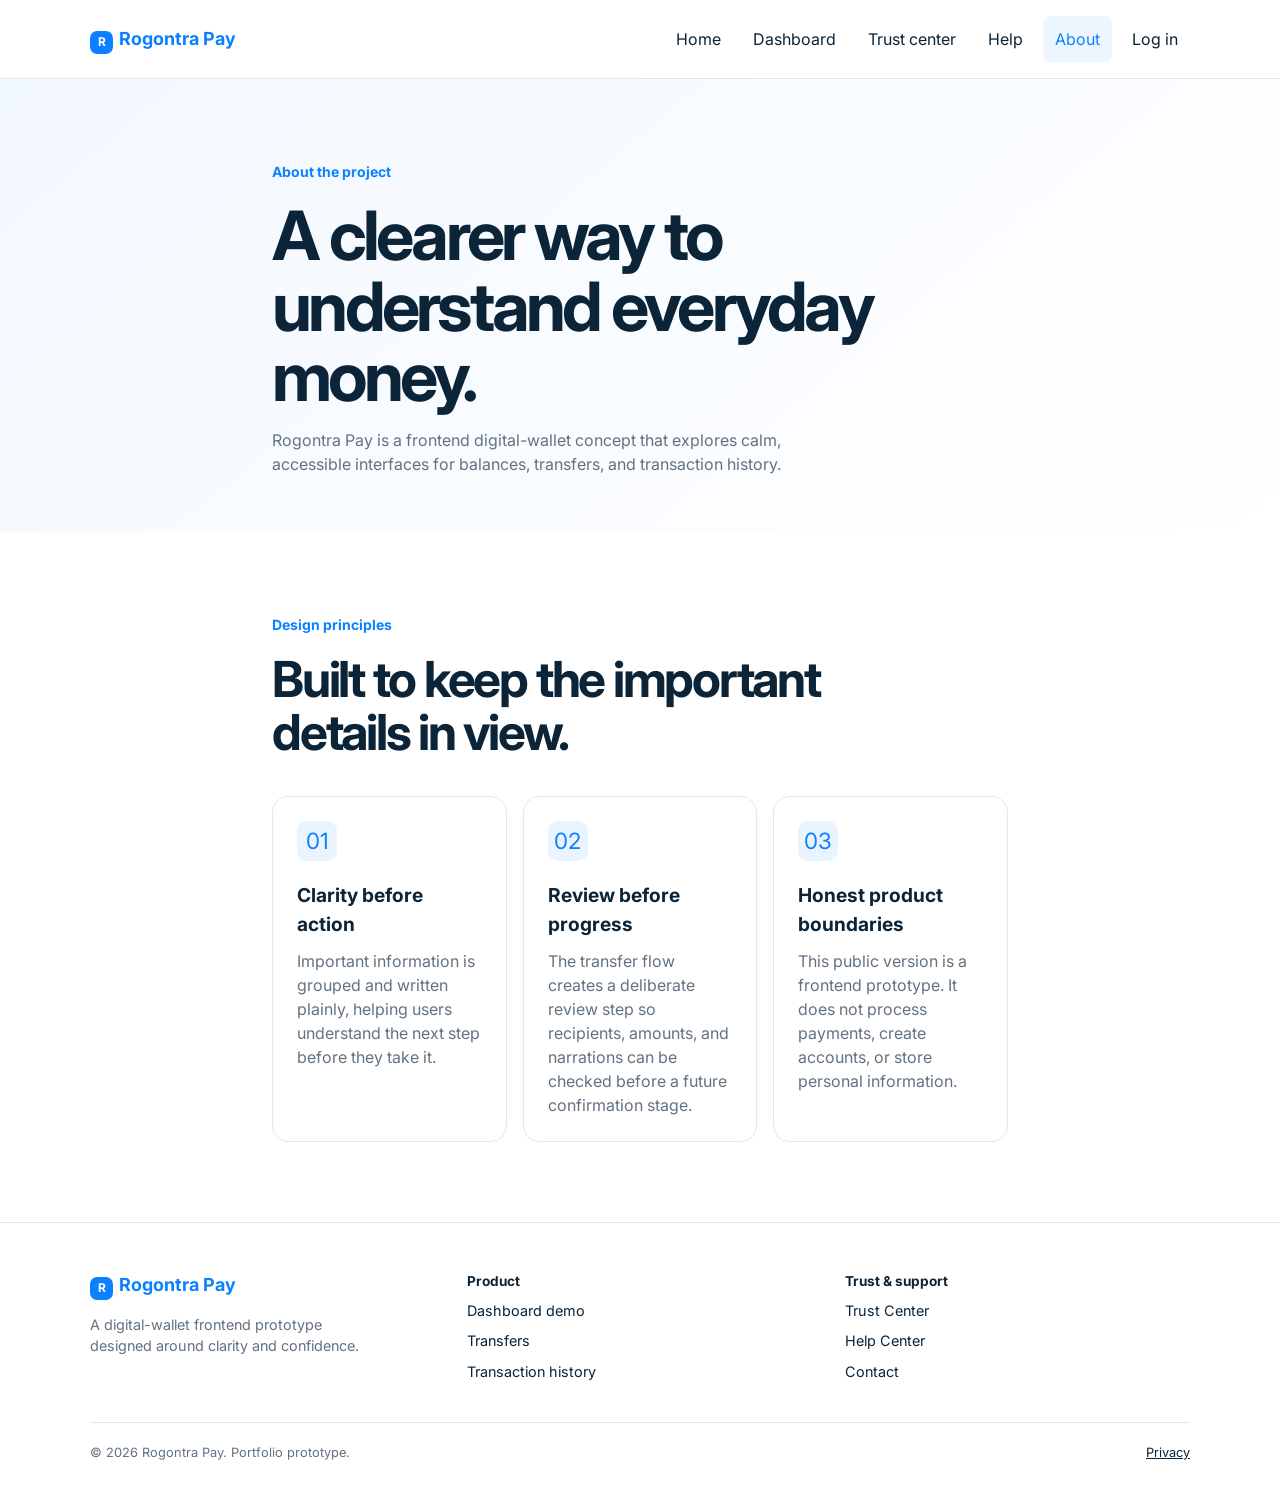
==== commit 952ac6d3: "fix: replace mobile menu icon with reliable animated toggle" ====
--- a/about.html
+++ b/about.html
@@ -11,7 +11,7 @@
   <link rel="stylesheet" href="css/style.css">
 </head>
 <body>
-  <header><div class="container"><a href="index.html" class="logo"><span class="logo-mark" aria-hidden="true">R</span>Rogontra Pay</a><button class="nav-toggle" aria-controls="primary-navigation" aria-expanded="false" aria-label="Open main menu"><svg width="24" height="24" viewBox="0 0 24 24" aria-hidden="true" focusable="false"><path class="line line1" d="M3 6h18" stroke="currentColor" stroke-width="2" stroke-linecap="round"/><path class="line line2" d="M3 12h18" stroke="currentColor" stroke-width="2" stroke-linecap="round"/><path class="line line3" d="M3 18h18" stroke="currentColor" stroke-width="2" stroke-linecap="round"/></svg></button><nav id="primary-navigation" class="nav" aria-label="Main navigation"><ul class="nav-list"><li><a href="index.html">Home</a></li><li><a href="dashboard.html">Dashboard</a></li><li><a href="trust.html">Trust center</a></li><li><a href="help.html">Help</a></li><li><a href="about.html" aria-current="page">About</a></li><li><a href="login.html">Log in</a></li></ul></nav></div></header>
+  <header><div class="container"><a href="index.html" class="logo"><span class="logo-mark" aria-hidden="true">R</span>Rogontra Pay</a><button class="nav-toggle" type="button" aria-controls="primary-navigation" aria-expanded="false" aria-label="Open main menu"><span class="nav-toggle-bars" aria-hidden="true"><span class="nav-toggle-bar"></span><span class="nav-toggle-bar"></span><span class="nav-toggle-bar"></span></span></button><nav id="primary-navigation" class="nav" aria-label="Main navigation"><ul class="nav-list"><li><a href="index.html">Home</a></li><li><a href="dashboard.html">Dashboard</a></li><li><a href="trust.html">Trust center</a></li><li><a href="help.html">Help</a></li><li><a href="about.html" aria-current="page">About</a></li><li><a href="login.html">Log in</a></li></ul></nav></div></header>
   <main>
     <section class="page-hero"><div class="narrow-content"><span class="eyebrow">About the project</span><h1>A clearer way to understand everyday money.</h1><p>Rogontra Pay is a frontend digital-wallet concept that explores calm, accessible interfaces for balances, transfers, and transaction history.</p></div></section>
     <section class="product-section"><div class="narrow-content"><div class="section-intro"><span class="eyebrow">Design principles</span><h2>Built to keep the important details in view.</h2></div><div class="trust-card-grid feature-grid-rich"><article class="trust-card"><span class="trust-icon" aria-hidden="true">01</span><h2>Clarity before action</h2><p>Important information is grouped and written plainly, helping users understand the next step before they take it.</p></article><article class="trust-card"><span class="trust-icon" aria-hidden="true">02</span><h2>Review before progress</h2><p>The transfer flow creates a deliberate review step so recipients, amounts, and narrations can be checked before a future confirmation stage.</p></article><article class="trust-card"><span class="trust-icon" aria-hidden="true">03</span><h2>Honest product boundaries</h2><p>This public version is a frontend prototype. It does not process payments, create accounts, or store personal information.</p></article></div></div></section>
--- a/css/style.css
+++ b/css/style.css
@@ -27,23 +27,24 @@
 
 .container { width: min(90%, var(--container-max)); margin-inline: auto; }
 
-header { position: relative; z-index: 10; border-bottom: 1px solid var(--border); background: rgba(255, 255, 255, 0.9); }
+header { position: sticky; top: 0; z-index: 50; border-bottom: 1px solid var(--border); background: rgba(255, 255, 255, 0.94); backdrop-filter: blur(12px); }
 header .container { display: flex; flex-wrap: wrap; align-items: center; justify-content: space-between; gap: 0.75rem; padding-block: 1rem; }
 
 .logo { color: var(--brand); font-size: 1.125rem; font-weight: 700; text-decoration: none; }
 .logo-mark { display: inline-grid; width: 1.45rem; height: 1.45rem; margin-right: 0.35rem; place-items: center; color: #ffffff; font-size: 0.75rem; background: var(--brand); border-radius: 0.45rem; vertical-align: -0.1rem; }
 .header-link { color: var(--brand); font-size: 0.9rem; font-weight: 700; text-decoration: none; }
 
-.nav-toggle { display: inline-flex; align-items: center; justify-content: center; padding: 0.4rem; color: var(--text); background: transparent; border: 0; border-radius: 8px; cursor: pointer; }
-.nav { position: fixed; top: 4.75rem; right: 1rem; z-index: 20; display: block; width: min(20rem, calc(100vw - 2rem)); max-height: calc(100dvh - 5.75rem); padding: 0.5rem; overflow-y: auto; background: #ffffff; border: 1px solid var(--border); border-radius: 14px; box-shadow: 0 16px 32px rgba(11, 36, 56, 0.16); opacity: 0; visibility: hidden; pointer-events: none; transform: translateY(-0.5rem); transition: opacity 180ms ease, transform 180ms ease, visibility 180ms ease; }
-.nav.is-open { opacity: 1; visibility: visible; pointer-events: auto; transform: translateY(0); }
-.nav-list { display: flex; flex-direction: column; gap: 0.25rem; padding: 0; list-style: none; }
-.nav-list a { display: block; padding: 0.6rem 0.75rem; border-radius: 8px; text-decoration: none; }
+.nav-toggle { position: relative; z-index: 2; display: inline-flex; align-items: center; justify-content: center; min-width: 2.75rem; min-height: 2.75rem; padding: 0.4rem; color: var(--text); background: transparent; border: 0; border-radius: 8px; cursor: pointer; }
+.nav { position: fixed; top: 4.75rem; right: 0; bottom: 0; z-index: 60; display: block; width: min(21rem, 86vw); padding: 1.25rem; overflow-y: auto; background: #ffffff; border-left: 1px solid var(--border); box-shadow: -16px 0 32px rgba(11, 36, 56, 0.16); opacity: 0; visibility: hidden; pointer-events: none; transform: translateX(100%); transition: opacity 180ms ease, transform 220ms ease, visibility 220ms ease; }
+.nav.is-open { opacity: 1; visibility: visible; pointer-events: auto; transform: translateX(0); }
+.nav-list { display: flex; flex-direction: column; gap: 0.45rem; padding: 0; list-style: none; }
+.nav-list a { display: block; min-height: 2.75rem; padding: 0.7rem 0.75rem; border-radius: 8px; text-decoration: none; }
 .nav-list a:hover, .nav-list a[aria-current="page"] { color: var(--brand); background: rgba(11, 129, 255, 0.07); }
-.nav-toggle svg, .line { transition: transform 220ms ease, opacity 220ms ease; }
-.nav-toggle[aria-expanded="true"] .line1 { transform: translateY(6px) rotate(45deg); }
-.nav-toggle[aria-expanded="true"] .line2 { opacity: 0; }
-.nav-toggle[aria-expanded="true"] .line3 { transform: translateY(-6px) rotate(-45deg); }
+.nav-toggle-bars { display: grid; gap: 0.28rem; width: 1.35rem; }
+.nav-toggle-bar { display: block; width: 100%; height: 0.14rem; background: currentColor; border-radius: 999px; transform-origin: center; transition: transform 220ms ease, opacity 180ms ease; }
+.nav-toggle[aria-expanded="true"] .nav-toggle-bar:nth-child(1) { transform: translateY(0.42rem) rotate(45deg); }
+.nav-toggle[aria-expanded="true"] .nav-toggle-bar:nth-child(2) { opacity: 0; transform: scaleX(0.4); }
+.nav-toggle[aria-expanded="true"] .nav-toggle-bar:nth-child(3) { transform: translateY(-0.42rem) rotate(-45deg); }
 body.menu-open { overflow: hidden; }
 
 .hero { padding-block: 3.5rem; background: linear-gradient(180deg, #f2f8ff 0%, #ffffff 100%); }
